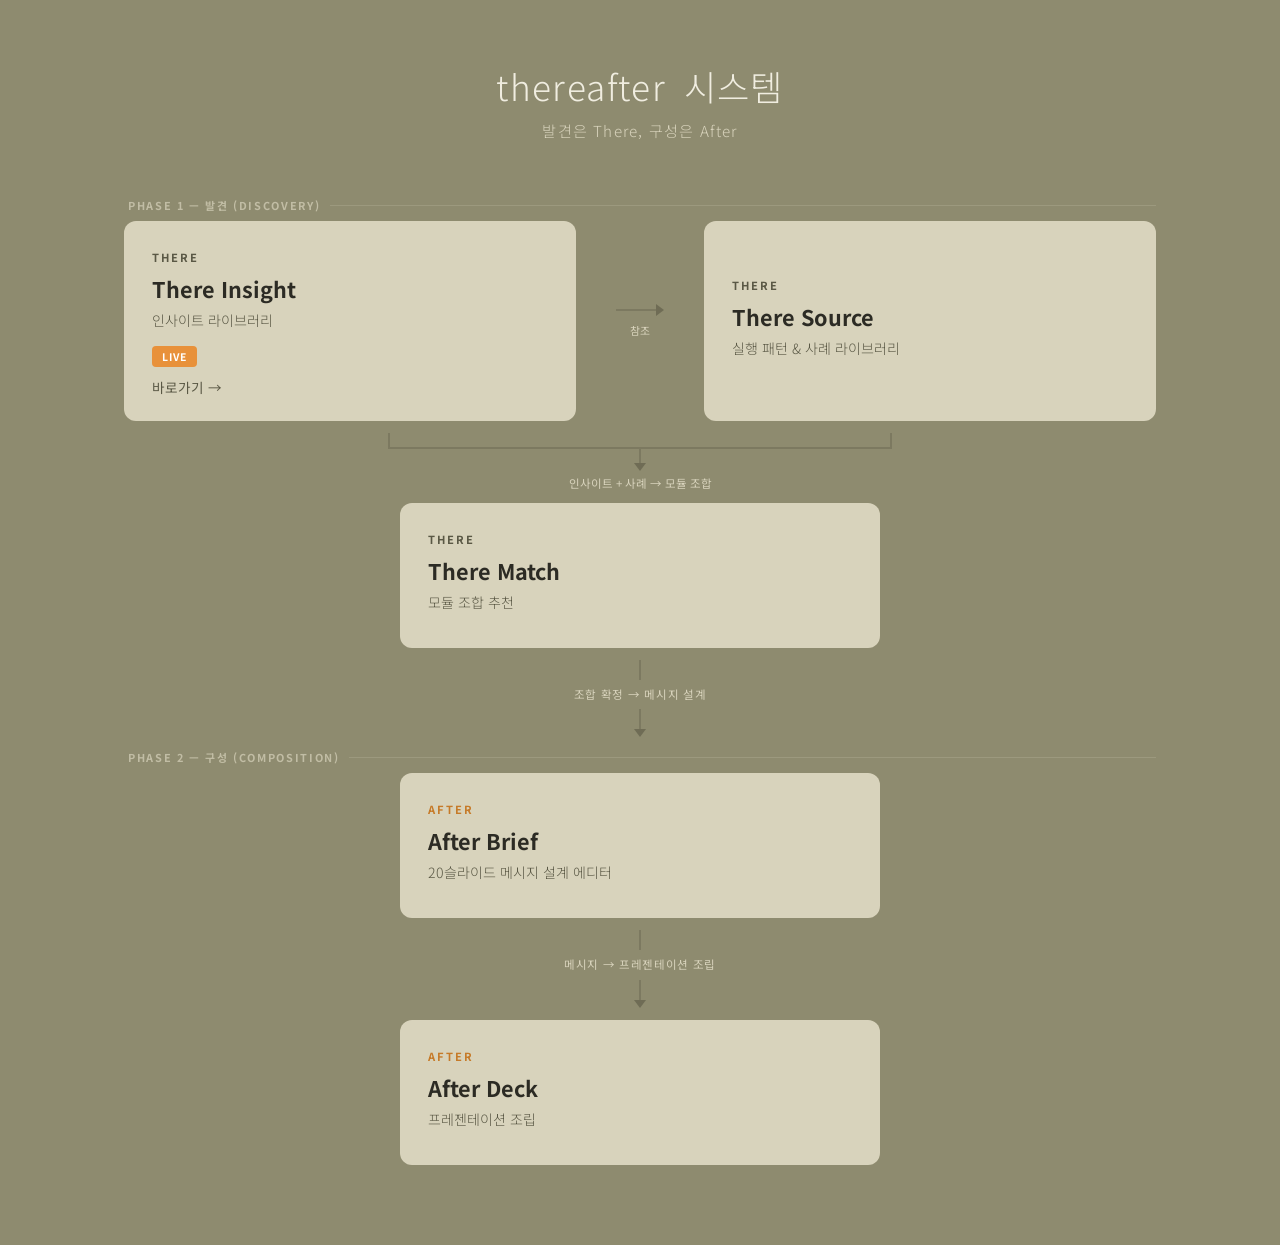
==== system-hub.html @ a4b79c0a "feat: 시스템 허브 페이지 추가 (프로세스 플로우)" ====
<!DOCTYPE html>
<html lang="ko">
<head>
<meta charset="UTF-8">
<meta name="viewport" content="width=device-width, initial-scale=1.0">
<title>thereafter 시스템</title>
<style>
  @import url('https://fonts.googleapis.com/css2?family=Noto+Sans+KR:wght@300;400;500;700&family=Cormorant+Garamond:ital,wght@0,400;0,600;1,400&display=swap');

  :root {
    --bg: #8E8B6F;
    --card-bg: #D8D3BC;
    --card-bg-hover: #E0DCCA;
    --text-dark: #2C2B24;
    --text-mid: #5A5845;
    --text-light: #7A7862;
    --accent-orange: #E8913A;
    --accent-green: #6B8F5E;
    --there-color: #5A5845;
    --after-color: #C67A28;
    --flow-line: #6B6952;
    --flow-arrow: #5A5845;
  }

  * { margin: 0; padding: 0; box-sizing: border-box; }

  body {
    background: var(--bg);
    font-family: 'Noto Sans KR', sans-serif;
    color: var(--text-dark);
    min-height: 100vh;
    overflow-x: hidden;
  }

  .container {
    max-width: 1080px;
    margin: 0 auto;
    padding: 60px 24px 80px;
  }

  /* Header */
  .header {
    text-align: center;
    margin-bottom: 56px;
  }

  .header h1 {
    font-family: 'Noto Sans KR', sans-serif;
    font-size: 2.2rem;
    font-weight: 300;
    font-style: normal;
    color: #F0EDE0;
    letter-spacing: 0.04em;
    margin-bottom: 8px;
  }

  .header h1 span {
    font-weight: 300;
    margin-left: 6px;
  }

  .header .subtitle {
    font-size: 0.95rem;
    font-weight: 300;
    color: #D8D3BC;
    letter-spacing: 0.08em;
  }

  /* Process Layout */
  .process-layout {
    display: flex;
    flex-direction: column;
    gap: 0;
  }

  /* Row */
  .card-row {
    display: flex;
    gap: 24px;
    justify-content: center;
  }

  .card-row.single {
    justify-content: flex-start;
  }

  /* Card */
  .card {
    background: var(--card-bg);
    border-radius: 12px;
    padding: 28px 28px 24px;
    flex: 1;
    max-width: 480px;
    min-height: 140px;
    position: relative;
    transition: all 0.3s ease;
    display: flex;
    flex-direction: column;
    justify-content: center;
  }

  .card:hover {
    background: var(--card-bg-hover);
    transform: translateY(-2px);
    box-shadow: 0 8px 24px rgba(0,0,0,0.12);
  }

  .card .label {
    font-size: 0.7rem;
    font-weight: 700;
    letter-spacing: 0.18em;
    text-transform: uppercase;
    margin-bottom: 8px;
  }

  .card .label.there { color: var(--there-color); }
  .card .label.after { color: var(--after-color); }

  .card .title {
    font-size: 1.35rem;
    font-weight: 700;
    color: var(--text-dark);
    margin-bottom: 6px;
  }

  .card .desc {
    font-size: 0.88rem;
    font-weight: 300;
    color: var(--text-mid);
    margin-bottom: 12px;
  }

  .badge-live {
    display: inline-block;
    background: var(--accent-orange);
    color: #fff;
    font-size: 0.65rem;
    font-weight: 700;
    letter-spacing: 0.1em;
    padding: 3px 10px;
    border-radius: 4px;
    margin-bottom: 10px;
  }

  .card .link {
    font-size: 0.85rem;
    font-weight: 400;
    color: var(--text-mid);
    text-decoration: none;
    transition: color 0.2s;
  }

  .card .link:hover {
    color: var(--text-dark);
  }

  /* Process Flow Connector */
  .flow-connector {
    display: flex;
    align-items: center;
    justify-content: center;
    padding: 20px 0;
    position: relative;
  }

  .flow-connector.horizontal {
    flex-direction: row;
    gap: 0;
    padding: 16px 40px;
  }

  /* Vertical arrow between rows */
  .flow-vertical {
    display: flex;
    flex-direction: column;
    align-items: center;
    justify-content: center;
    padding: 12px 0;
  }

  .flow-vertical .flow-line {
    width: 2px;
    height: 20px;
    background: var(--flow-line);
    opacity: 0.5;
  }

  .flow-vertical .flow-arrow {
    width: 0;
    height: 0;
    border-left: 6px solid transparent;
    border-right: 6px solid transparent;
    border-top: 8px solid var(--flow-arrow);
    opacity: 0.6;
  }

  .flow-vertical .flow-label {
    font-size: 0.72rem;
    font-weight: 400;
    color: #D8D3BC;
    letter-spacing: 0.06em;
    margin: 6px 0;
    text-align: center;
    line-height: 1.5;
  }

  /* Horizontal flow between cards in same row */
  .flow-horizontal {
    display: flex;
    flex-direction: column;
    align-items: center;
    justify-content: center;
    width: 80px;
    flex-shrink: 0;
  }

  .flow-horizontal .flow-h-line {
    display: flex;
    align-items: center;
    gap: 0;
  }

  .flow-horizontal .line {
    width: 40px;
    height: 2px;
    background: var(--flow-line);
    opacity: 0.5;
  }

  .flow-horizontal .arrow-right {
    width: 0;
    height: 0;
    border-top: 6px solid transparent;
    border-bottom: 6px solid transparent;
    border-left: 8px solid var(--flow-arrow);
    opacity: 0.6;
  }

  .flow-horizontal .flow-label {
    font-size: 0.68rem;
    font-weight: 400;
    color: #D8D3BC;
    letter-spacing: 0.04em;
    margin-top: 6px;
    text-align: center;
    white-space: nowrap;
  }

  /* Split flow (1 → 2) */
  .flow-split {
    display: flex;
    align-items: flex-start;
    justify-content: center;
    padding: 12px 0;
    position: relative;
    height: 60px;
  }

  .flow-split .split-center {
    display: flex;
    flex-direction: column;
    align-items: center;
  }

  .flow-split .split-line-v {
    width: 2px;
    height: 14px;
    background: var(--flow-line);
    opacity: 0.5;
  }

  .flow-split .split-line-h {
    width: 504px;
    height: 2px;
    background: var(--flow-line);
    opacity: 0.5;
  }

  .flow-split .split-branches {
    display: flex;
    justify-content: space-between;
    width: 504px;
  }

  .flow-split .branch {
    display: flex;
    flex-direction: column;
    align-items: center;
  }

  .flow-split .branch .branch-line {
    width: 2px;
    height: 14px;
    background: var(--flow-line);
    opacity: 0.5;
  }

  .flow-split .branch .branch-arrow {
    width: 0;
    height: 0;
    border-left: 6px solid transparent;
    border-right: 6px solid transparent;
    border-top: 8px solid var(--flow-arrow);
    opacity: 0.6;
  }

  .flow-split .split-label {
    font-size: 0.72rem;
    font-weight: 400;
    color: #D8D3BC;
    letter-spacing: 0.06em;
    margin-top: 4px;
  }

  /* Merge flow (2 → 1) */
  .flow-merge {
    display: flex;
    flex-direction: column;
    align-items: center;
    padding: 12px 0;
    position: relative;
  }

  .flow-merge .merge-branches {
    display: flex;
    justify-content: space-between;
    width: 504px;
  }

  .flow-merge .merge-branch {
    display: flex;
    flex-direction: column;
    align-items: center;
  }

  .flow-merge .merge-branch .merge-line-up {
    width: 2px;
    height: 14px;
    background: var(--flow-line);
    opacity: 0.5;
  }

  .flow-merge .merge-line-h {
    width: 504px;
    height: 2px;
    background: var(--flow-line);
    opacity: 0.5;
  }

  .flow-merge .merge-center {
    display: flex;
    flex-direction: column;
    align-items: center;
  }

  .flow-merge .merge-line-down {
    width: 2px;
    height: 14px;
    background: var(--flow-line);
    opacity: 0.5;
  }

  .flow-merge .merge-arrow {
    width: 0;
    height: 0;
    border-left: 6px solid transparent;
    border-right: 6px solid transparent;
    border-top: 8px solid var(--flow-arrow);
    opacity: 0.6;
  }

  .flow-merge .merge-label {
    font-size: 0.72rem;
    font-weight: 400;
    color: #D8D3BC;
    margin-top: 4px;
  }

  /* Phase Labels */
  .phase-label {
    display: flex;
    align-items: center;
    gap: 10px;
    margin-bottom: 8px;
    padding-left: 4px;
  }

  .phase-label .phase-tag {
    font-size: 0.68rem;
    font-weight: 700;
    letter-spacing: 0.15em;
    text-transform: uppercase;
    color: #D8D3BC;
    opacity: 0.7;
  }

  .phase-label .phase-line {
    flex: 1;
    height: 1px;
    background: #D8D3BC;
    opacity: 0.2;
  }

  /* Animation */
  .card, .flow-vertical, .flow-split, .flow-merge, .phase-label {
    opacity: 0;
    transform: translateY(16px);
    animation: fadeUp 0.5s ease forwards;
  }

  @keyframes fadeUp {
    to { opacity: 1; transform: translateY(0); }
  }

  .card:nth-child(1) { animation-delay: 0.1s; }

  .process-layout > *:nth-child(1) { animation-delay: 0.05s; }
  .process-layout > *:nth-child(2) { animation-delay: 0.15s; }
  .process-layout > *:nth-child(3) { animation-delay: 0.25s; }
  .process-layout > *:nth-child(4) { animation-delay: 0.35s; }
  .process-layout > *:nth-child(5) { animation-delay: 0.45s; }
  .process-layout > *:nth-child(6) { animation-delay: 0.55s; }
  .process-layout > *:nth-child(7) { animation-delay: 0.65s; }
  .process-layout > *:nth-child(8) { animation-delay: 0.75s; }
  .process-layout > *:nth-child(9) { animation-delay: 0.85s; }
  .process-layout > *:nth-child(10) { animation-delay: 0.95s; }
  .process-layout > *:nth-child(11) { animation-delay: 1.05s; }

  /* Responsive */
  @media (max-width: 768px) {
    .card-row { flex-direction: column; align-items: center; }
    .card { max-width: 100%; }
    .flow-horizontal { 
      width: auto; 
      flex-direction: row;
      transform: rotate(90deg);
      padding: 12px 0;
    }
    .flow-split .split-line-h,
    .flow-split .split-branches,
    .flow-merge .merge-branches,
    .flow-merge .merge-line-h { width: 280px; }
  }
</style>
</head>
<body>

<div class="container">
  <!-- Header -->
  <div class="header">
    <h1>thereafter <span>시스템</span></h1>
    <p class="subtitle">발견은 There, 구성은 After</p>
  </div>

  <div class="process-layout">

    <!-- Phase 1: 발견 -->
    <div class="phase-label">
      <span class="phase-tag">Phase 1 — 발견 (Discovery)</span>
      <span class="phase-line"></span>
    </div>

    <!-- Row 1: There Insight ← → There Source -->
    <div class="card-row">
      <div class="card">
        <div class="label there">THERE</div>
        <div class="title">There Insight</div>
        <div class="desc">인사이트 라이브러리</div>
        <div><span class="badge-live">LIVE</span></div>
        <a href="#" class="link">바로가기 →</a>
      </div>

      <div class="flow-horizontal">
        <div class="flow-h-line">
          <span class="line"></span>
          <span class="arrow-right"></span>
        </div>
        <div class="flow-label">참조</div>
      </div>

      <div class="card">
        <div class="label there">THERE</div>
        <div class="title">There Source</div>
        <div class="desc">실행 패턴 & 사례 라이브러리</div>
      </div>
    </div>

    <!-- Flow: Row 1 → Row 2 (merge then down) -->
    <div class="flow-merge">
      <div class="merge-branches">
        <div class="merge-branch"><div class="merge-line-up"></div></div>
        <div class="merge-branch"><div class="merge-line-up"></div></div>
      </div>
      <div class="merge-line-h"></div>
      <div class="merge-center">
        <div class="merge-line-down"></div>
        <div class="merge-arrow"></div>
      </div>
      <div class="merge-label">인사이트 + 사례 → 모듈 조합</div>
    </div>

    <!-- Row 2: There Match (center) -->
    <div class="card-row" style="justify-content: center;">
      <div class="card" style="max-width: 480px;">
        <div class="label there">THERE</div>
        <div class="title">There Match</div>
        <div class="desc">모듈 조합 추천</div>
      </div>
    </div>

    <!-- Flow: Row 2 → Phase 2 -->
    <div class="flow-vertical">
      <div class="flow-line"></div>
      <div class="flow-label">조합 확정 → 메시지 설계</div>
      <div class="flow-line"></div>
      <div class="flow-arrow"></div>
    </div>

    <!-- Phase 2: 실행 -->
    <div class="phase-label">
      <span class="phase-tag">Phase 2 — 구성 (Composition)</span>
      <span class="phase-line"></span>
    </div>

    <!-- Row 3: After Brief -->
    <div class="card-row" style="justify-content: center;">
      <div class="card" style="max-width: 480px;">
        <div class="label after">AFTER</div>
        <div class="title">After Brief</div>
        <div class="desc">20슬라이드 메시지 설계 에디터</div>
      </div>
    </div>

    <!-- Flow: Row 3 → Row 4 -->
    <div class="flow-vertical">
      <div class="flow-line"></div>
      <div class="flow-label">메시지 → 프레젠테이션 조립</div>
      <div class="flow-line"></div>
      <div class="flow-arrow"></div>
    </div>

    <!-- Row 4: After Deck -->
    <div class="card-row" style="justify-content: center;">
      <div class="card" style="max-width: 480px;">
        <div class="label after">AFTER</div>
        <div class="title">After Deck</div>
        <div class="desc">프레젠테이션 조립</div>
      </div>
    </div>

  </div>
</div>

</body>
</html>
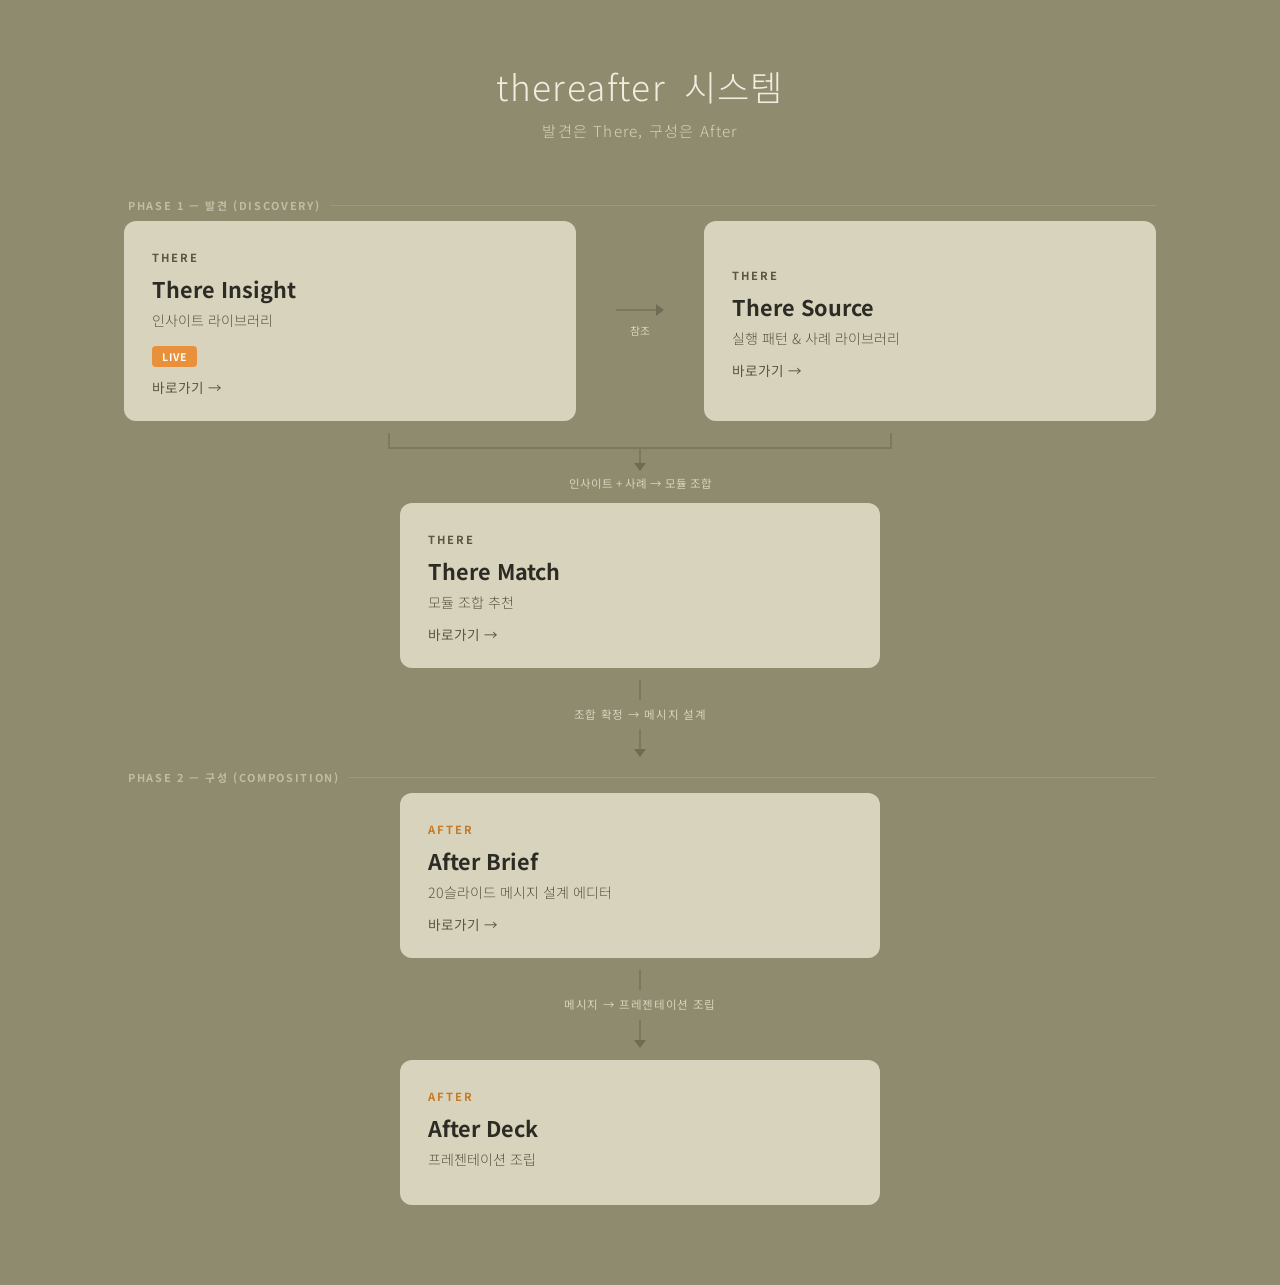
==== commit c21504ab: "feat: 시스템 허브 카드에 실제 링크 연결" ====
--- a/system-hub.html
+++ b/system-hub.html
@@ -97,6 +97,12 @@
     display: flex;
     flex-direction: column;
     justify-content: center;
+  }
+
+  a.card {
+    text-decoration: none;
+    color: inherit;
+    cursor: pointer;
   }
 
   .card:hover {
@@ -462,13 +468,13 @@
 
     <!-- Row 1: There Insight ← → There Source -->
     <div class="card-row">
-      <div class="card">
+      <a href="https://thereafter-kr.github.io/there-insight/" class="card">
         <div class="label there">THERE</div>
         <div class="title">There Insight</div>
         <div class="desc">인사이트 라이브러리</div>
         <div><span class="badge-live">LIVE</span></div>
-        <a href="#" class="link">바로가기 →</a>
-      </div>
+        <span class="link">바로가기 →</span>
+      </a>
 
       <div class="flow-horizontal">
         <div class="flow-h-line">
@@ -478,11 +484,12 @@
         <div class="flow-label">참조</div>
       </div>
 
-      <div class="card">
+      <a href="https://thereafter-kr.github.io/there-source/" class="card">
         <div class="label there">THERE</div>
         <div class="title">There Source</div>
         <div class="desc">실행 패턴 & 사례 라이브러리</div>
-      </div>
+        <span class="link">바로가기 →</span>
+      </a>
     </div>
 
     <!-- Flow: Row 1 → Row 2 (merge then down) -->
@@ -501,11 +508,12 @@
 
     <!-- Row 2: There Match (center) -->
     <div class="card-row" style="justify-content: center;">
-      <div class="card" style="max-width: 480px;">
+      <a href="https://thereafter-kr.github.io/there-match/" class="card" style="max-width: 480px;">
         <div class="label there">THERE</div>
         <div class="title">There Match</div>
         <div class="desc">모듈 조합 추천</div>
-      </div>
+        <span class="link">바로가기 →</span>
+      </a>
     </div>
 
     <!-- Flow: Row 2 → Phase 2 -->
@@ -524,11 +532,12 @@
 
     <!-- Row 3: After Brief -->
     <div class="card-row" style="justify-content: center;">
-      <div class="card" style="max-width: 480px;">
+      <a href="https://thereafter-kr.github.io/after-brief/" class="card" style="max-width: 480px;">
         <div class="label after">AFTER</div>
         <div class="title">After Brief</div>
         <div class="desc">20슬라이드 메시지 설계 에디터</div>
-      </div>
+        <span class="link">바로가기 →</span>
+      </a>
     </div>
 
     <!-- Flow: Row 3 → Row 4 -->
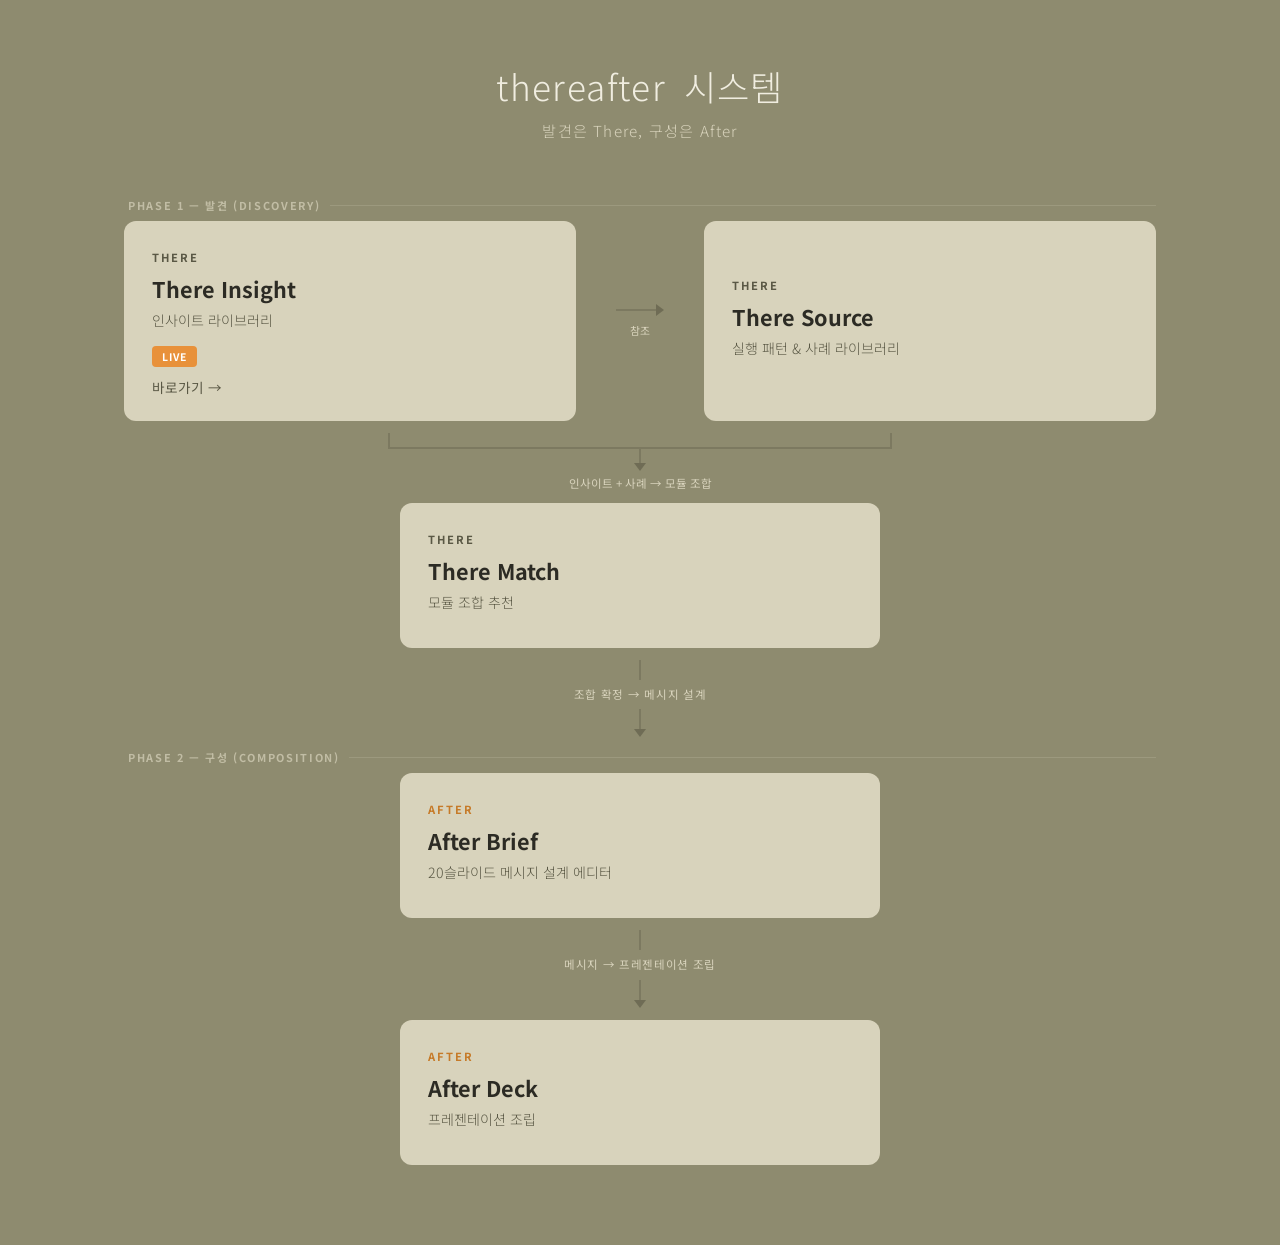
==== commit 84f6c447: "fix: LIVE 뱃지/바로가기는 There Insight에만 유지, 나머지 카드에서 제거" ====
--- a/system-hub.html
+++ b/system-hub.html
@@ -488,7 +488,6 @@
         <div class="label there">THERE</div>
         <div class="title">There Source</div>
         <div class="desc">실행 패턴 & 사례 라이브러리</div>
-        <span class="link">바로가기 →</span>
       </a>
     </div>
 
@@ -512,7 +511,6 @@
         <div class="label there">THERE</div>
         <div class="title">There Match</div>
         <div class="desc">모듈 조합 추천</div>
-        <span class="link">바로가기 →</span>
       </a>
     </div>
 
@@ -536,7 +534,6 @@
         <div class="label after">AFTER</div>
         <div class="title">After Brief</div>
         <div class="desc">20슬라이드 메시지 설계 에디터</div>
-        <span class="link">바로가기 →</span>
       </a>
     </div>
 
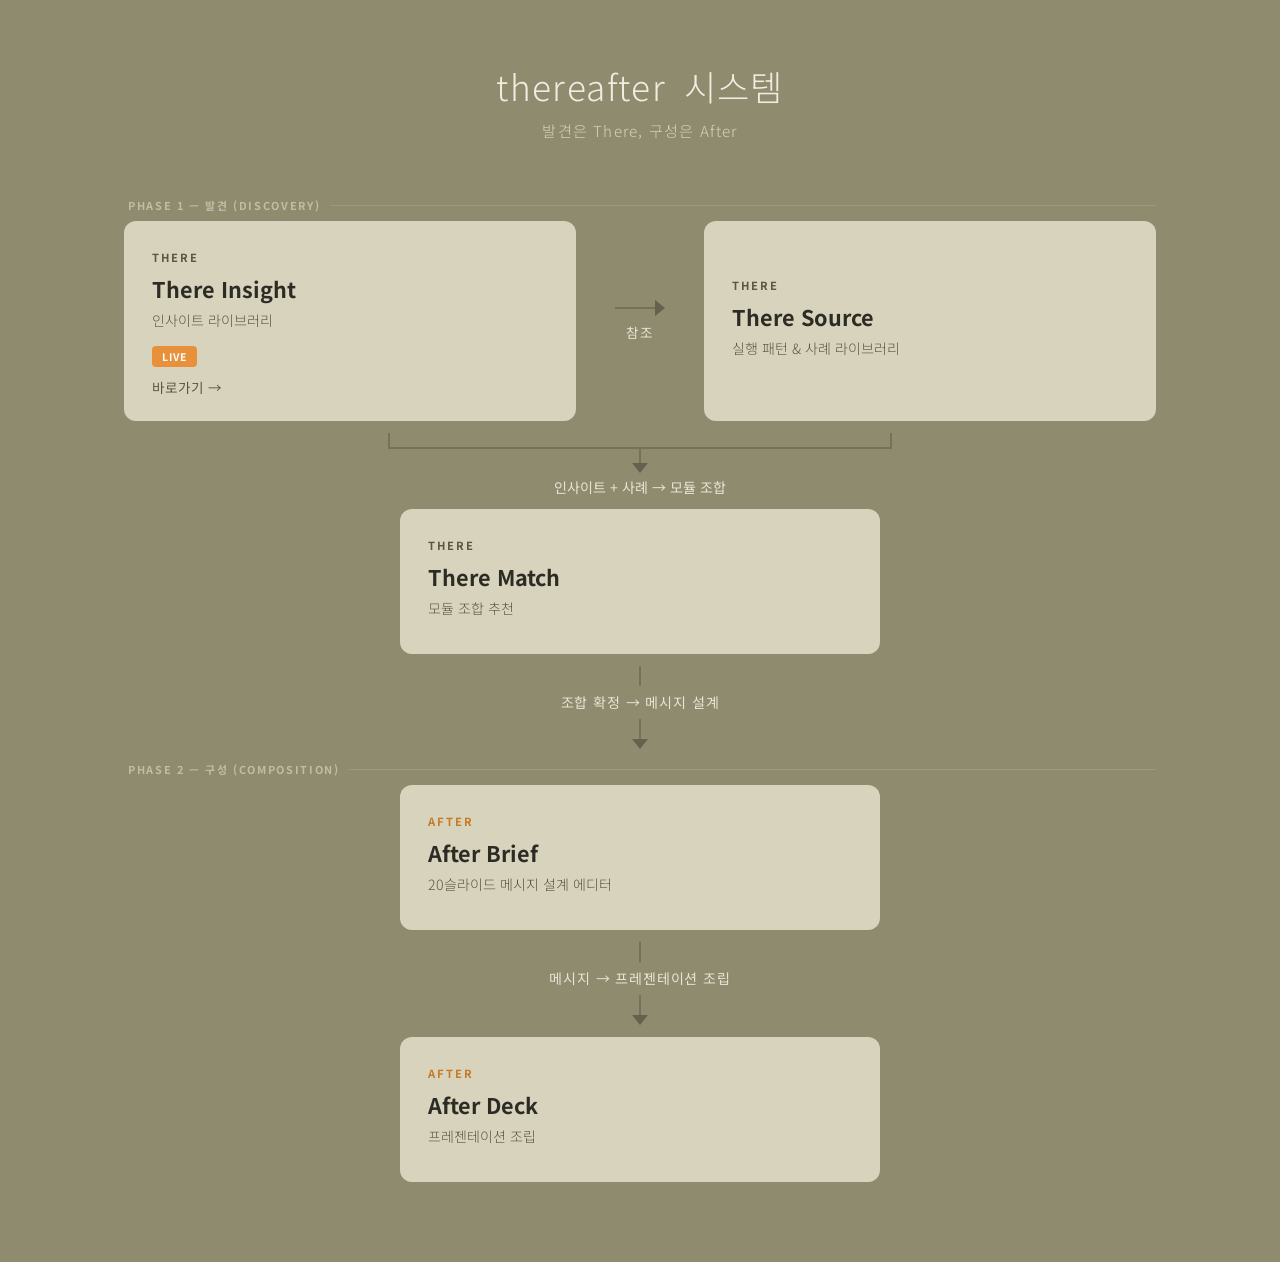
==== commit 46d9046c: "update: system-hub.html 교체" ====
--- a/system-hub.html
+++ b/system-hub.html
@@ -188,22 +188,22 @@
     width: 2px;
     height: 20px;
     background: var(--flow-line);
-    opacity: 0.5;
+    opacity: 0.7;
   }
 
   .flow-vertical .flow-arrow {
     width: 0;
     height: 0;
-    border-left: 6px solid transparent;
-    border-right: 6px solid transparent;
-    border-top: 8px solid var(--flow-arrow);
-    opacity: 0.6;
+    border-left: 8px solid transparent;
+    border-right: 8px solid transparent;
+    border-top: 10px solid var(--flow-arrow);
+    opacity: 0.8;
   }
 
   .flow-vertical .flow-label {
-    font-size: 0.72rem;
+    font-size: 0.88rem;
     font-weight: 400;
-    color: #D8D3BC;
+    color: #E8E4D4;
     letter-spacing: 0.06em;
     margin: 6px 0;
     text-align: center;
@@ -230,22 +230,22 @@
     width: 40px;
     height: 2px;
     background: var(--flow-line);
-    opacity: 0.5;
+    opacity: 0.7;
   }
 
   .flow-horizontal .arrow-right {
     width: 0;
     height: 0;
-    border-top: 6px solid transparent;
-    border-bottom: 6px solid transparent;
-    border-left: 8px solid var(--flow-arrow);
-    opacity: 0.6;
+    border-top: 8px solid transparent;
+    border-bottom: 8px solid transparent;
+    border-left: 10px solid var(--flow-arrow);
+    opacity: 0.8;
   }
 
   .flow-horizontal .flow-label {
-    font-size: 0.68rem;
+    font-size: 0.85rem;
     font-weight: 400;
-    color: #D8D3BC;
+    color: #E8E4D4;
     letter-spacing: 0.04em;
     margin-top: 6px;
     text-align: center;
@@ -343,14 +343,14 @@
     width: 2px;
     height: 14px;
     background: var(--flow-line);
-    opacity: 0.5;
+    opacity: 0.7;
   }
 
   .flow-merge .merge-line-h {
     width: 504px;
     height: 2px;
     background: var(--flow-line);
-    opacity: 0.5;
+    opacity: 0.7;
   }
 
   .flow-merge .merge-center {
@@ -363,22 +363,22 @@
     width: 2px;
     height: 14px;
     background: var(--flow-line);
-    opacity: 0.5;
+    opacity: 0.7;
   }
 
   .flow-merge .merge-arrow {
     width: 0;
     height: 0;
-    border-left: 6px solid transparent;
-    border-right: 6px solid transparent;
-    border-top: 8px solid var(--flow-arrow);
-    opacity: 0.6;
+    border-left: 8px solid transparent;
+    border-right: 8px solid transparent;
+    border-top: 10px solid var(--flow-arrow);
+    opacity: 0.8;
   }
 
   .flow-merge .merge-label {
-    font-size: 0.72rem;
+    font-size: 0.88rem;
     font-weight: 400;
-    color: #D8D3BC;
+    color: #E8E4D4;
     margin-top: 4px;
   }
 
@@ -547,7 +547,7 @@
 
     <!-- Row 4: After Deck -->
     <div class="card-row" style="justify-content: center;">
-      <div class="card" style="max-width: 480px;">
+      <div class="card" style="max-width: 480px; opacity: 0.7; cursor: default;">
         <div class="label after">AFTER</div>
         <div class="title">After Deck</div>
         <div class="desc">프레젠테이션 조립</div>
